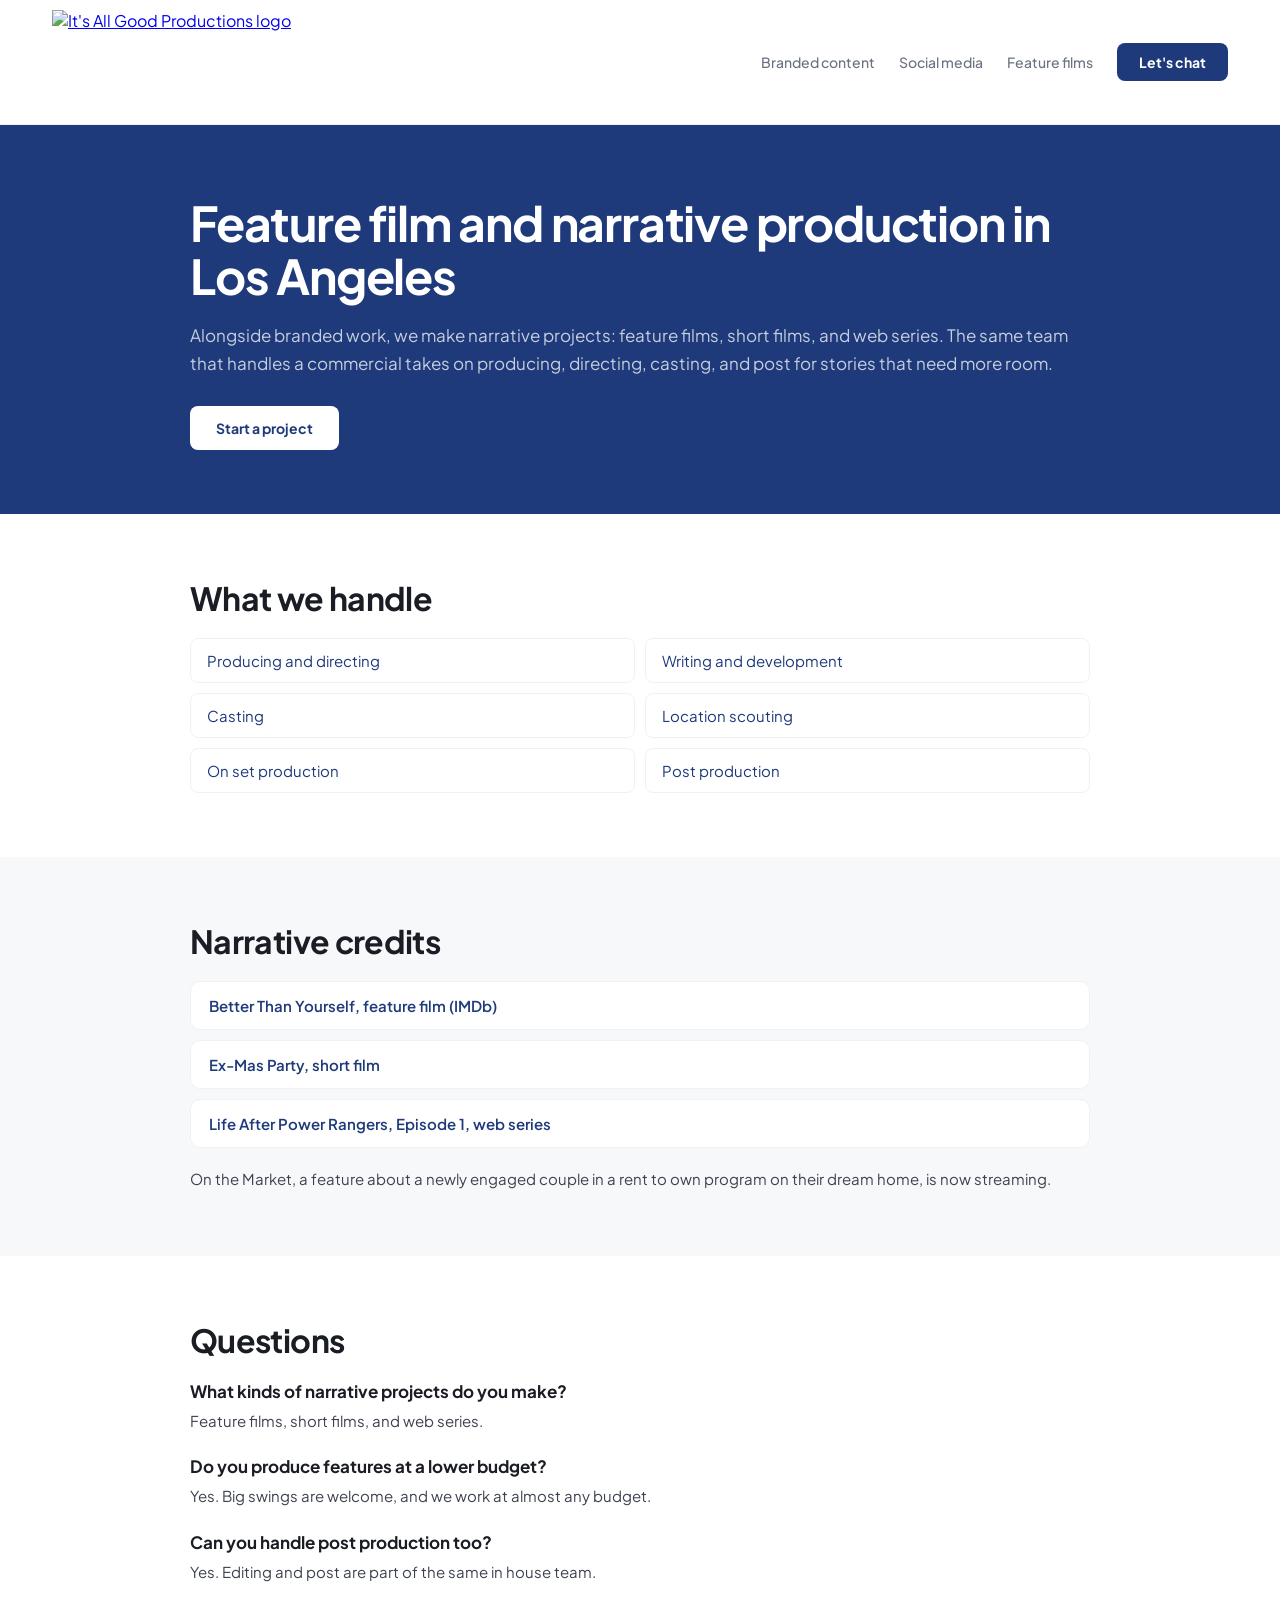
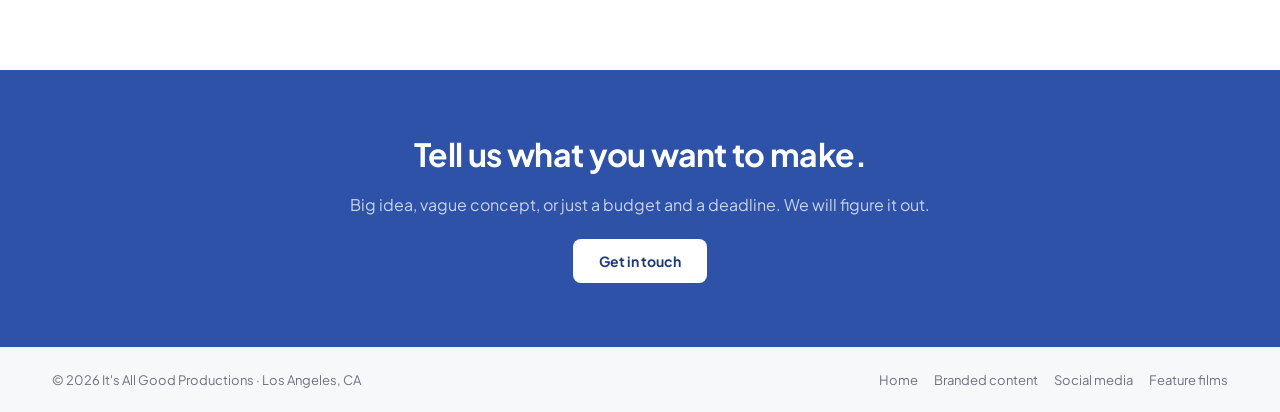
==== feature-film-production-los-angeles/index.html @ d3a55e81 "SEO fixes: apex canonical, service pages, schema, cleanup - Point canonical, OG, schema, robots, sit" ====
<!DOCTYPE html>
<html lang="en">
<head>
<meta charset="UTF-8" />
<meta name="viewport" content="width=device-width, initial-scale=1.0" />
<title>Feature Film and Narrative Production in Los Angeles | It&#x27;s All Good Productions</title>
<meta name="description" content="Feature films, narrative shorts, and web series from a Los Angeles production company. Credits include On the Market and Better Than Yourself." />
<link rel="canonical" href="https://itsallgoodproductions.com/feature-film-production-los-angeles/" />
<meta property="og:type" content="website" />
<meta property="og:url" content="https://itsallgoodproductions.com/feature-film-production-los-angeles/" />
<meta property="og:title" content="Feature Film and Narrative Production in Los Angeles | It&#x27;s All Good Productions" />
<meta property="og:description" content="Feature films, narrative shorts, and web series from a Los Angeles production company. Credits include On the Market and Better Than Yourself." />
<meta property="og:image" content="https://itsallgoodproductions.com/og-image.jpg" />
<meta property="og:site_name" content="It's All Good Productions" />
<meta name="twitter:card" content="summary_large_image" />
<script type="application/ld+json">
{
  "@context": "https://schema.org",
  "@graph": [
    {
      "@type": "WebPage",
      "@id": "https://itsallgoodproductions.com/feature-film-production-los-angeles/#webpage",
      "url": "https://itsallgoodproductions.com/feature-film-production-los-angeles/",
      "name": "Feature Film and Narrative Production in Los Angeles | It's All Good Productions",
      "description": "Feature films, narrative shorts, and web series from a Los Angeles production company. Credits include On the Market and Better Than Yourself.",
      "isPartOf": {
        "@id": "https://itsallgoodproductions.com/#organization"
      },
      "about": {
        "@id": "https://itsallgoodproductions.com/#organization"
      }
    },
    {
      "@type": "FAQPage",
      "mainEntity": [
        {
          "@type": "Question",
          "name": "What kinds of narrative projects do you make?",
          "acceptedAnswer": {
            "@type": "Answer",
            "text": "Feature films, short films, and web series."
          }
        },
        {
          "@type": "Question",
          "name": "Do you produce features at a lower budget?",
          "acceptedAnswer": {
            "@type": "Answer",
            "text": "Yes. Big swings are welcome, and we work at almost any budget."
          }
        },
        {
          "@type": "Question",
          "name": "Can you handle post production too?",
          "acceptedAnswer": {
            "@type": "Answer",
            "text": "Yes. Editing and post are part of the same in house team."
          }
        }
      ]
    }
  ]
}
</script>
<link href="https://fonts.googleapis.com/css2?family=Plus+Jakarta+Sans:wght@400;500;600;700&display=swap" rel="stylesheet" />
<link rel="icon" type="image/x-icon" href="/favicon.ico?v=3" sizes="any" />
<link rel="icon" type="image/png" href="/favicon.png?v=3" sizes="64x64" />
<link rel="apple-touch-icon" href="/apple-touch-icon.png?v=3" />
<link rel="stylesheet" href="/assets/service.css" />
</head>
<body>
<nav>
  <div class="nav-logo"><a href="/"><img src="https://static.wixstatic.com/media/f0b3a9_5dcd21cc0b7a4dd7804effcf8ad4aef7~mv2.png/v1/crop/x_0,y_1235,w_4167,h_1698/fill/w_598,h_244,al_c,q_85,usm_0.66_1.00_0.01,enc_avif,quality_auto/Logo%20Final%20File-01.png" alt="It's All Good Productions logo" width="200" height="82" /></a></div>
  <div class="nav-links"><a href="/branded-content-video-production-los-angeles/">Branded content</a><a href="/social-media-video-los-angeles/">Social media</a><a href="/feature-film-production-los-angeles/">Feature films</a><a href="/#contact" class="nav-cta">Let's chat</a></div>
</nav>
<main>
<div class="hero"><div class="hero-inner">
  <h1>Feature film and narrative production in Los Angeles</h1>
  <p>Alongside branded work, we make narrative projects: feature films, short films, and web series. The same team that handles a commercial takes on producing, directing, casting, and post for stories that need more room.</p>
  <a class="btn" href="/#contact">Start a project</a>
</div></div>
<section><div class="wrap">
  <h2>What we handle</h2>
  <ul class="list"><li>Producing and directing</li><li>Writing and development</li><li>Casting</li><li>Location scouting</li><li>On set production</li><li>Post production</li></ul>
</div></section>
<section><div class="wrap">
  <h2>Narrative credits</h2>
  <ul class="links"><li><a href="https://www.imdb.com/title/tt15244124/" target="_blank" rel="noopener noreferrer">Better Than Yourself, feature film (IMDb)</a></li><li><a href="https://www.youtube.com/watch?v=N0Aw233v5_k" target="_blank" rel="noopener noreferrer">Ex-Mas Party, short film</a></li><li><a href="https://www.youtube.com/watch?v=j8hESrdJzlg" target="_blank" rel="noopener noreferrer">Life After Power Rangers, Episode 1, web series</a></li></ul>
  <p class="note">On the Market, a feature about a newly engaged couple in a rent to own program on their dream home, is now streaming.</p>
</div></section>
<section class="faq"><div class="wrap">
  <h2>Questions</h2>
  <h3>What kinds of narrative projects do you make?</h3><p>Feature films, short films, and web series.</p><h3>Do you produce features at a lower budget?</h3><p>Yes. Big swings are welcome, and we work at almost any budget.</p><h3>Can you handle post production too?</h3><p>Yes. Editing and post are part of the same in house team.</p>
</div></section>
<section class="cta"><div class="wrap">
  <h2>Tell us what you want to make.</h2>
  <p>Big idea, vague concept, or just a budget and a deadline. We will figure it out.</p>
  <a class="btn" href="/#contact">Get in touch</a>
</div></section>
</main>
<footer>
  <span>© 2026 It's All Good Productions · Los Angeles, CA</span>
  <span><a href="/">Home</a><a href="/branded-content-video-production-los-angeles/">Branded content</a><a href="/social-media-video-los-angeles/">Social media</a><a href="/feature-film-production-los-angeles/">Feature films</a></span>
</footer>
</body>
</html>
---- assets/service.css ----
*,*::before,*::after{box-sizing:border-box;margin:0;padding:0}
:root{--navy:#1E3A7B;--navy-mid:#2D52A8;--navy-light:#4A72CC;--navy-xlight:#D6E3F7;--sky:#E8F1FC;--sky-mid:#C4D9F5;--yellow-mid:#FFD93D;--gray-xlight:#F0F1F4;--off-white:#F7F8FA;--white:#fff;--text:#1A1D23;--text-mid:#3D4250;--text-muted:#6B7280;--sans:'Plus Jakarta Sans',system-ui,sans-serif}
body{font-family:var(--sans);background:var(--white);color:var(--text);-webkit-font-smoothing:antialiased}
nav{position:sticky;top:0;z-index:100;display:flex;align-items:center;justify-content:space-between;padding:10px 52px;background:var(--white);border-bottom:1px solid var(--gray-xlight)}
.nav-logo img{height:104px;width:auto;display:block}
.nav-links{display:flex;gap:24px;align-items:center}
.nav-links a{font-size:14px;font-weight:500;color:var(--text-muted);text-decoration:none}
.nav-links a:hover{color:var(--navy)}
.nav-cta{padding:10px 22px;background:var(--navy);color:var(--white)!important;border-radius:8px;font-weight:700!important}
.hero{background:var(--navy);padding:72px 52px 64px}
.hero-inner,.wrap{max-width:900px;margin:0 auto}
.hero h1{font-size:clamp(32px,4.5vw,48px);font-weight:700;line-height:1.1;letter-spacing:-0.025em;color:var(--white);margin-bottom:18px}
.hero p{font-size:17px;color:rgba(255,255,255,.75);line-height:1.7;margin-bottom:28px}
.btn{display:inline-block;padding:13px 26px;background:var(--white);color:var(--navy);font-size:14px;font-weight:700;border-radius:8px;text-decoration:none}
section{padding:64px 52px}
section:nth-of-type(even){background:var(--off-white)}
h2{font-size:clamp(24px,3vw,32px);font-weight:700;letter-spacing:-0.02em;margin-bottom:20px}
ul.list{list-style:none;display:grid;grid-template-columns:1fr 1fr;gap:10px}
ul.list li{padding:12px 16px;background:var(--white);border:1px solid var(--gray-xlight);border-radius:8px;font-size:15px;color:var(--navy)}
ul.links{list-style:none;display:grid;gap:10px}
ul.links a{display:block;padding:14px 18px;background:var(--white);border:1px solid var(--gray-xlight);border-radius:10px;font-size:15px;font-weight:600;color:var(--navy);text-decoration:none}
ul.links a:hover{border-color:var(--navy-light)}
.note{margin-top:18px;font-size:15px;color:var(--text-mid);line-height:1.7}
.faq h3{font-size:17px;margin-bottom:6px}
.faq p{font-size:15px;color:var(--text-mid);line-height:1.7;margin-bottom:22px}
.cta{background:var(--navy-mid)!important;text-align:center}
.cta h2{color:var(--white)}
.cta p{color:rgba(255,255,255,.75);margin-bottom:24px;font-size:16px}
footer{background:var(--off-white);border-top:1px solid var(--gray-xlight);padding:24px 52px;display:flex;justify-content:space-between;align-items:center;gap:16px;flex-wrap:wrap;font-size:13px;color:var(--text-muted)}
footer a{color:var(--text-muted);text-decoration:none;margin-left:16px}
footer a:hover{color:var(--navy)}
@media(max-width:900px){nav{padding:12px 24px}.nav-links a:not(.nav-cta){display:none}.hero,section{padding:48px 24px}ul.list{grid-template-columns:1fr}footer{padding:20px 24px}}
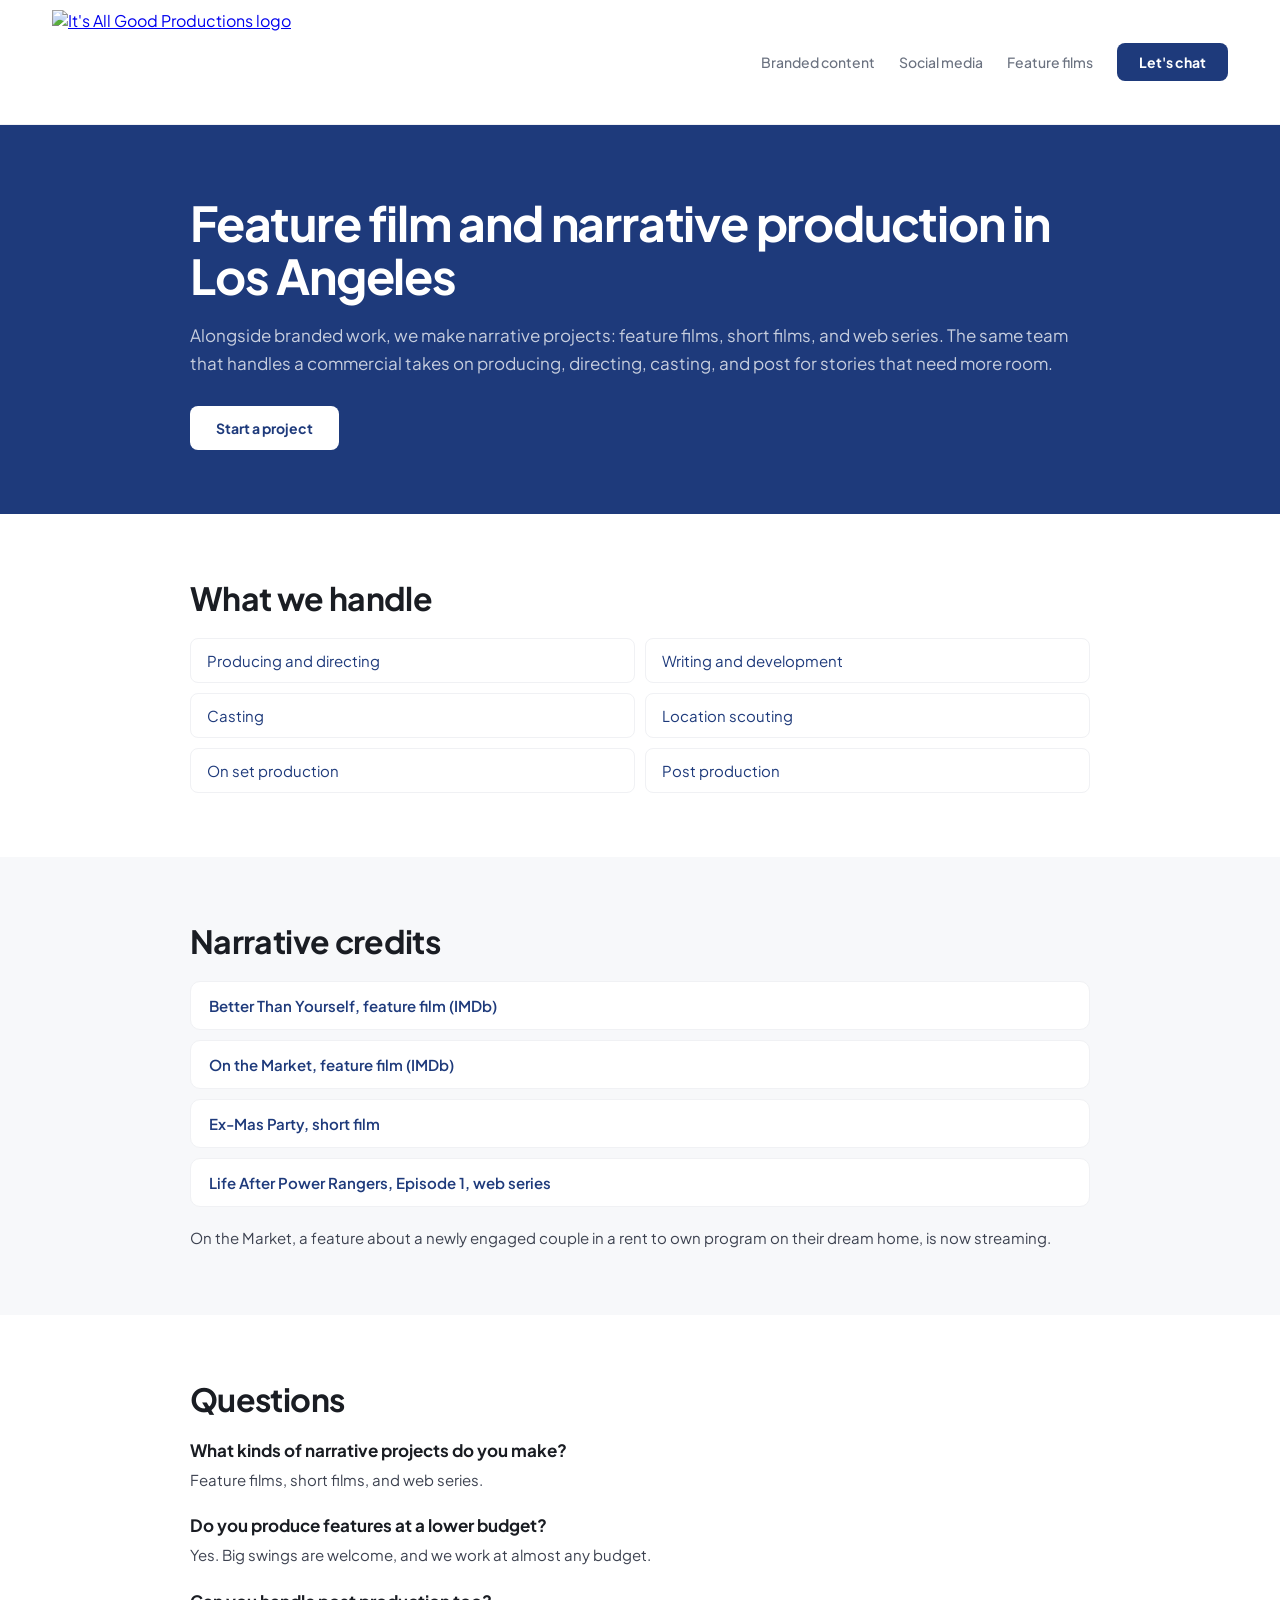
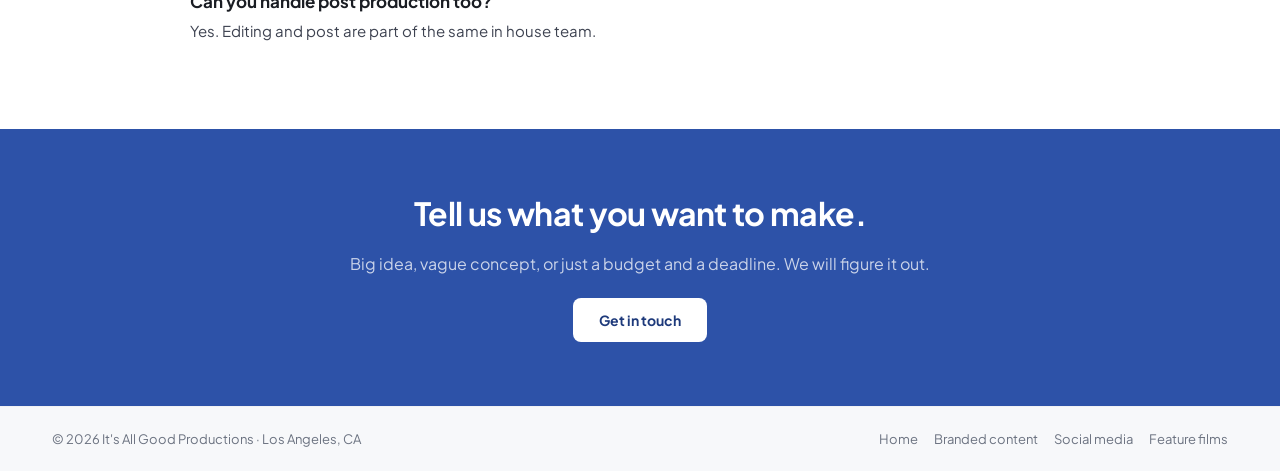
==== commit 3e93a837: "Fix On the Market IMDb link and add it to feature film page Co-Authored-By: Claude Sonnet 5.5 <norep" ====
--- a/feature-film-production-los-angeles/index.html
+++ b/feature-film-production-los-angeles/index.html
@@ -85,7 +85,7 @@
 </div></section>
 <section><div class="wrap">
   <h2>Narrative credits</h2>
-  <ul class="links"><li><a href="https://www.imdb.com/title/tt15244124/" target="_blank" rel="noopener noreferrer">Better Than Yourself, feature film (IMDb)</a></li><li><a href="https://www.youtube.com/watch?v=N0Aw233v5_k" target="_blank" rel="noopener noreferrer">Ex-Mas Party, short film</a></li><li><a href="https://www.youtube.com/watch?v=j8hESrdJzlg" target="_blank" rel="noopener noreferrer">Life After Power Rangers, Episode 1, web series</a></li></ul>
+  <ul class="links"><li><a href="https://www.imdb.com/title/tt15244124/" target="_blank" rel="noopener noreferrer">Better Than Yourself, feature film (IMDb)</a></li><li><a href="https://www.imdb.com/title/tt27703327/" target="_blank" rel="noopener noreferrer">On the Market, feature film (IMDb)</a></li><li><a href="https://www.youtube.com/watch?v=N0Aw233v5_k" target="_blank" rel="noopener noreferrer">Ex-Mas Party, short film</a></li><li><a href="https://www.youtube.com/watch?v=j8hESrdJzlg" target="_blank" rel="noopener noreferrer">Life After Power Rangers, Episode 1, web series</a></li></ul>
   <p class="note">On the Market, a feature about a newly engaged couple in a rent to own program on their dream home, is now streaming.</p>
 </div></section>
 <section class="faq"><div class="wrap">
